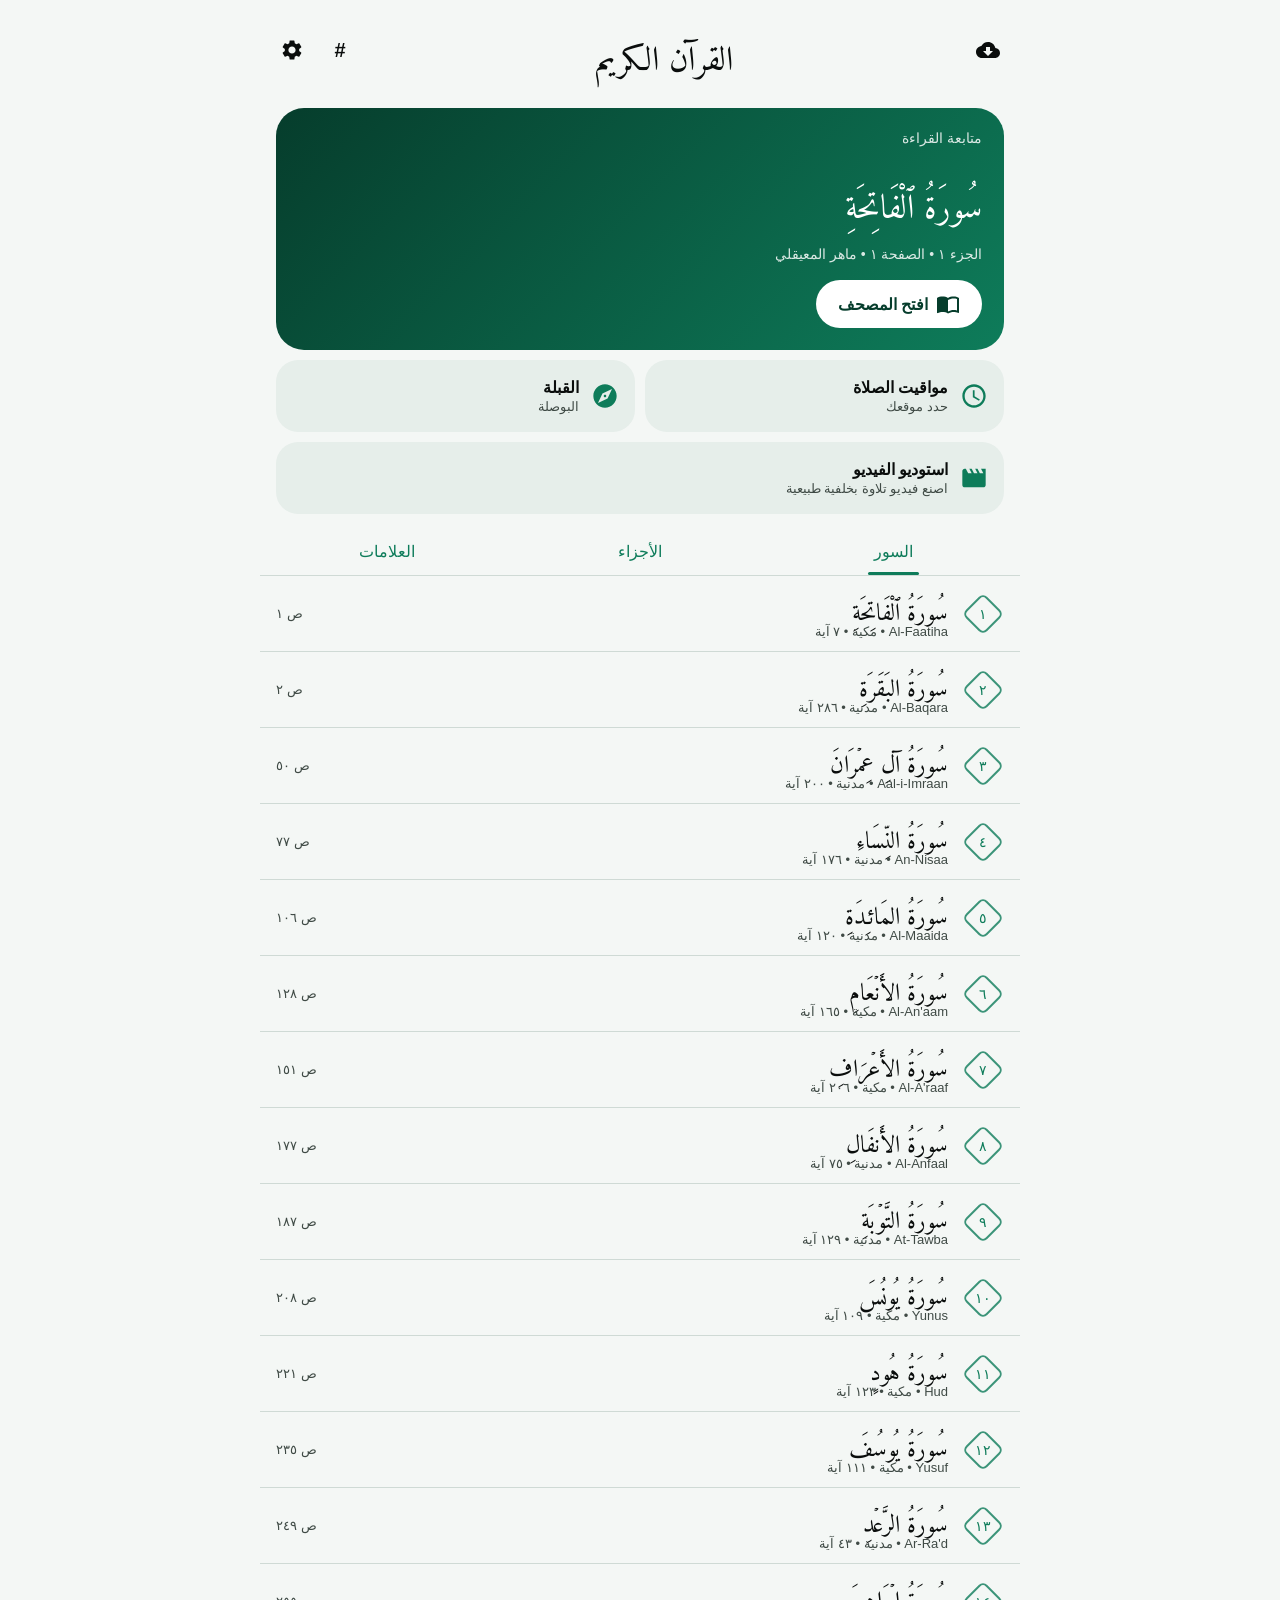
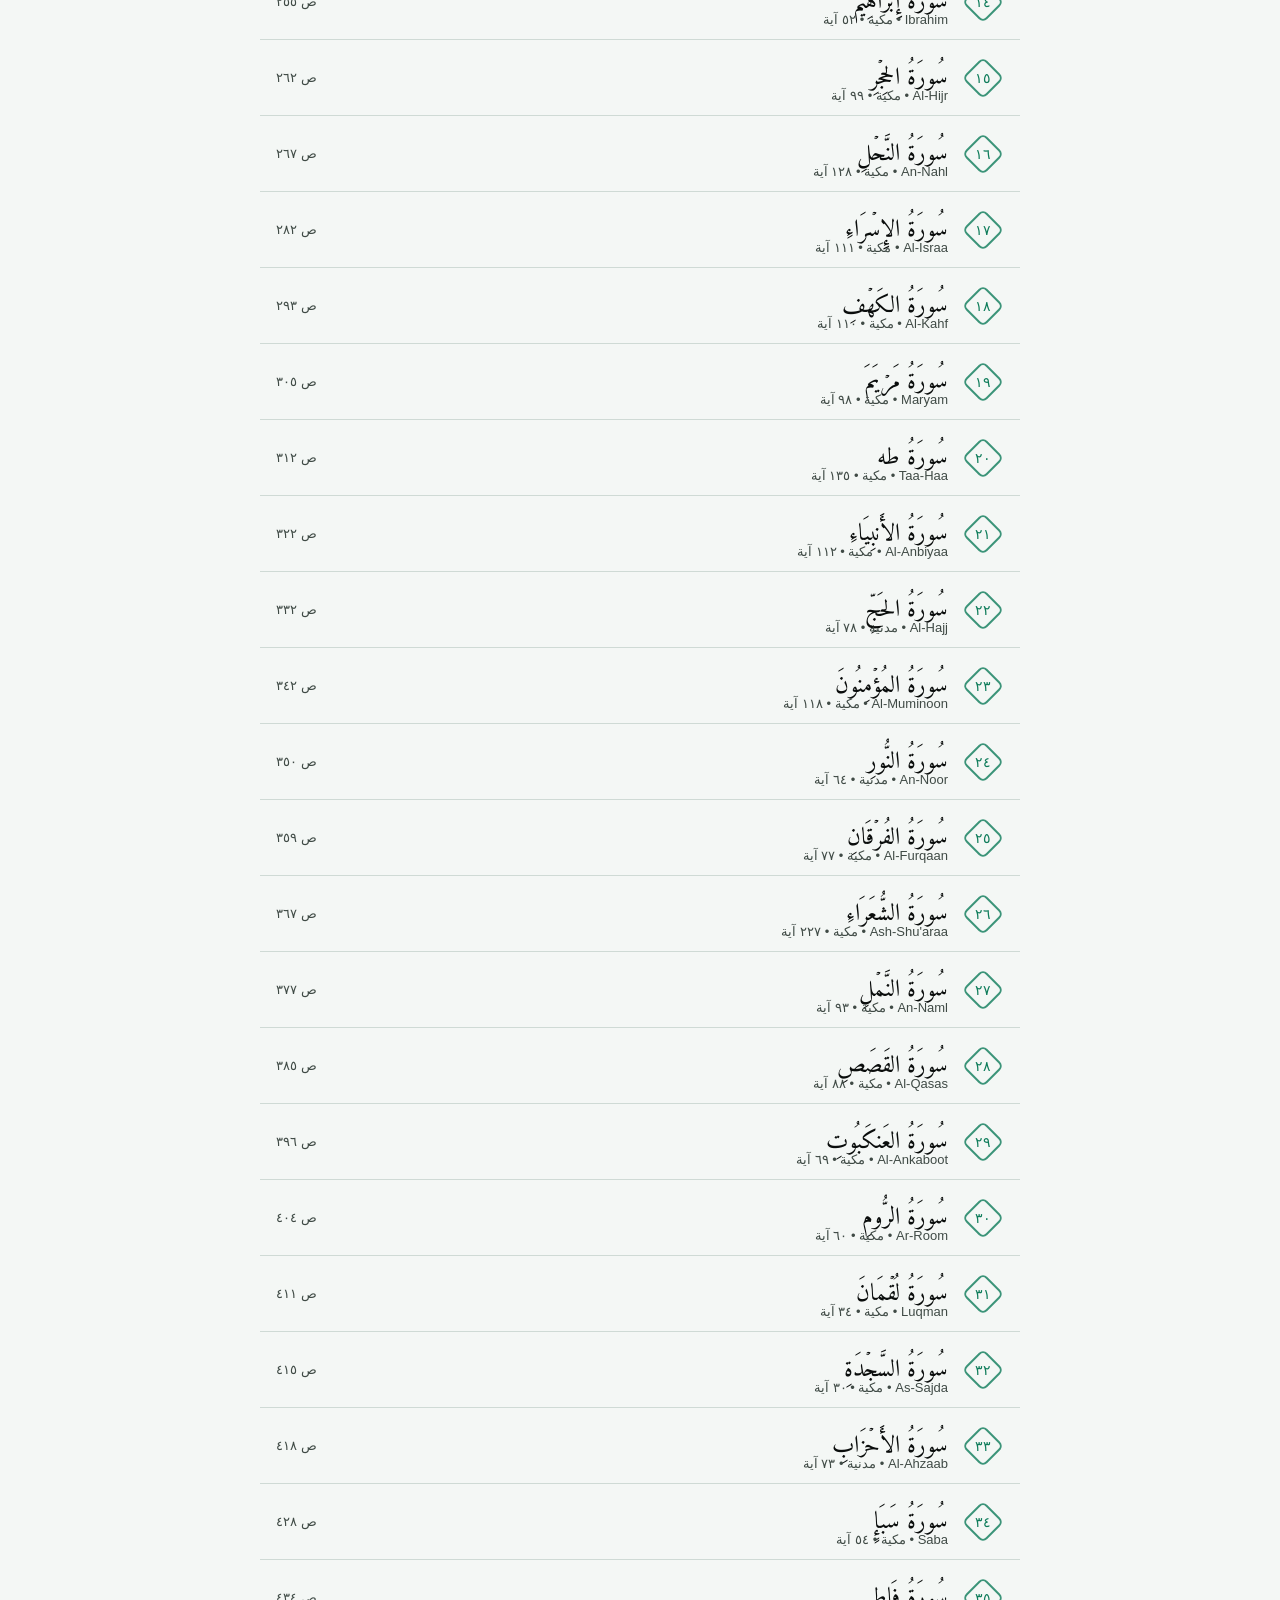
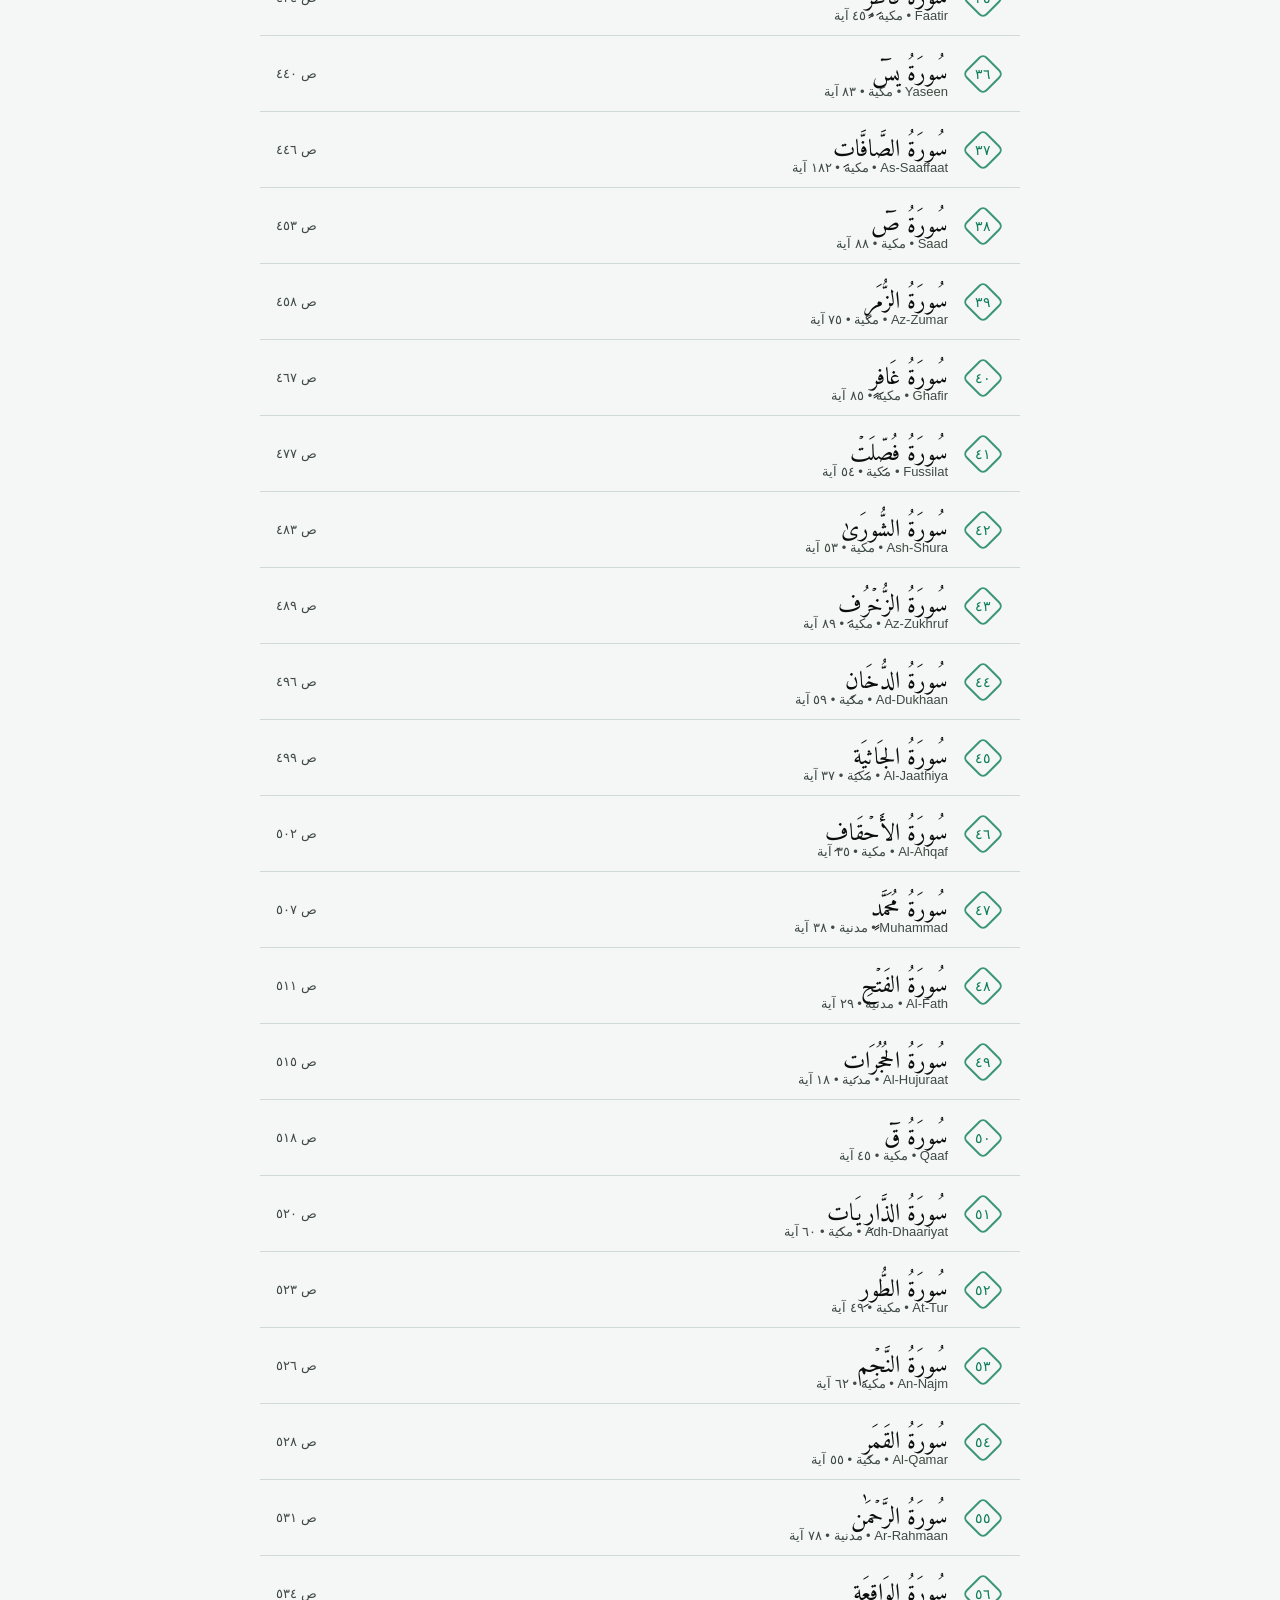
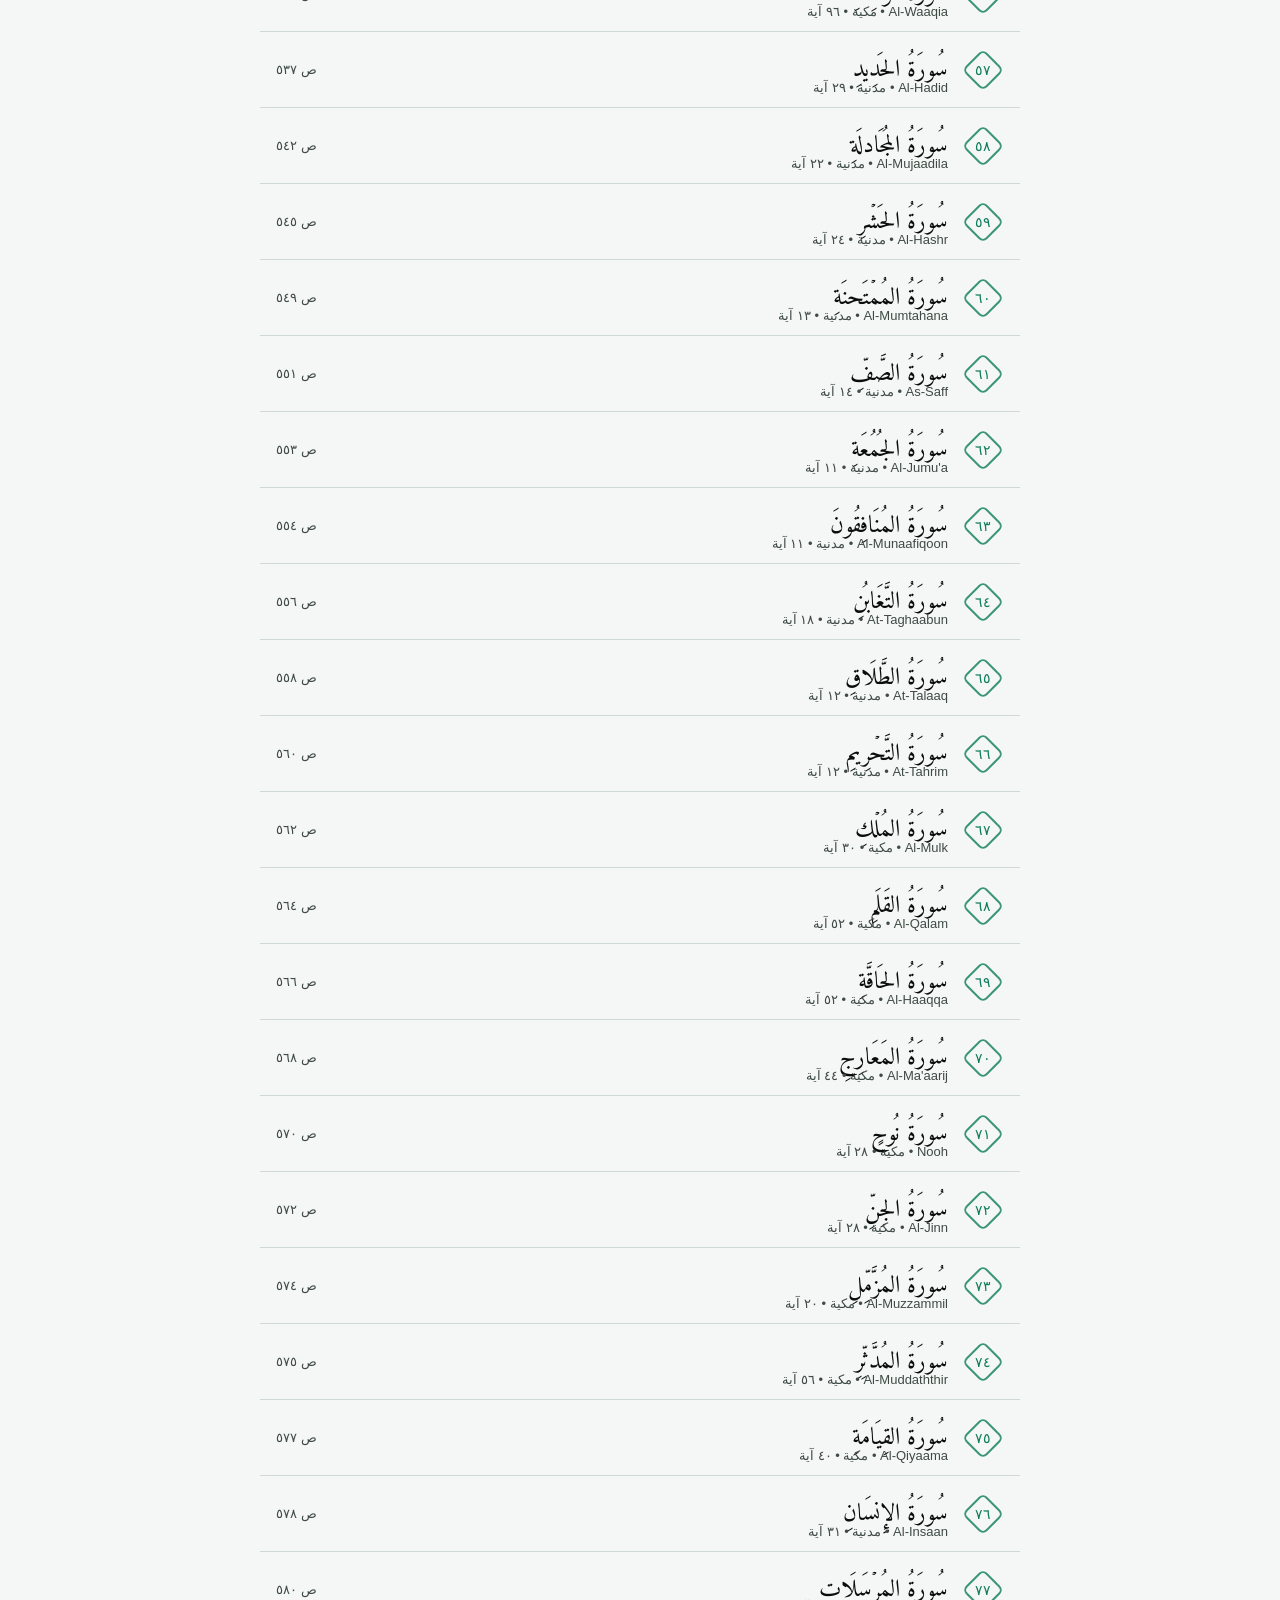
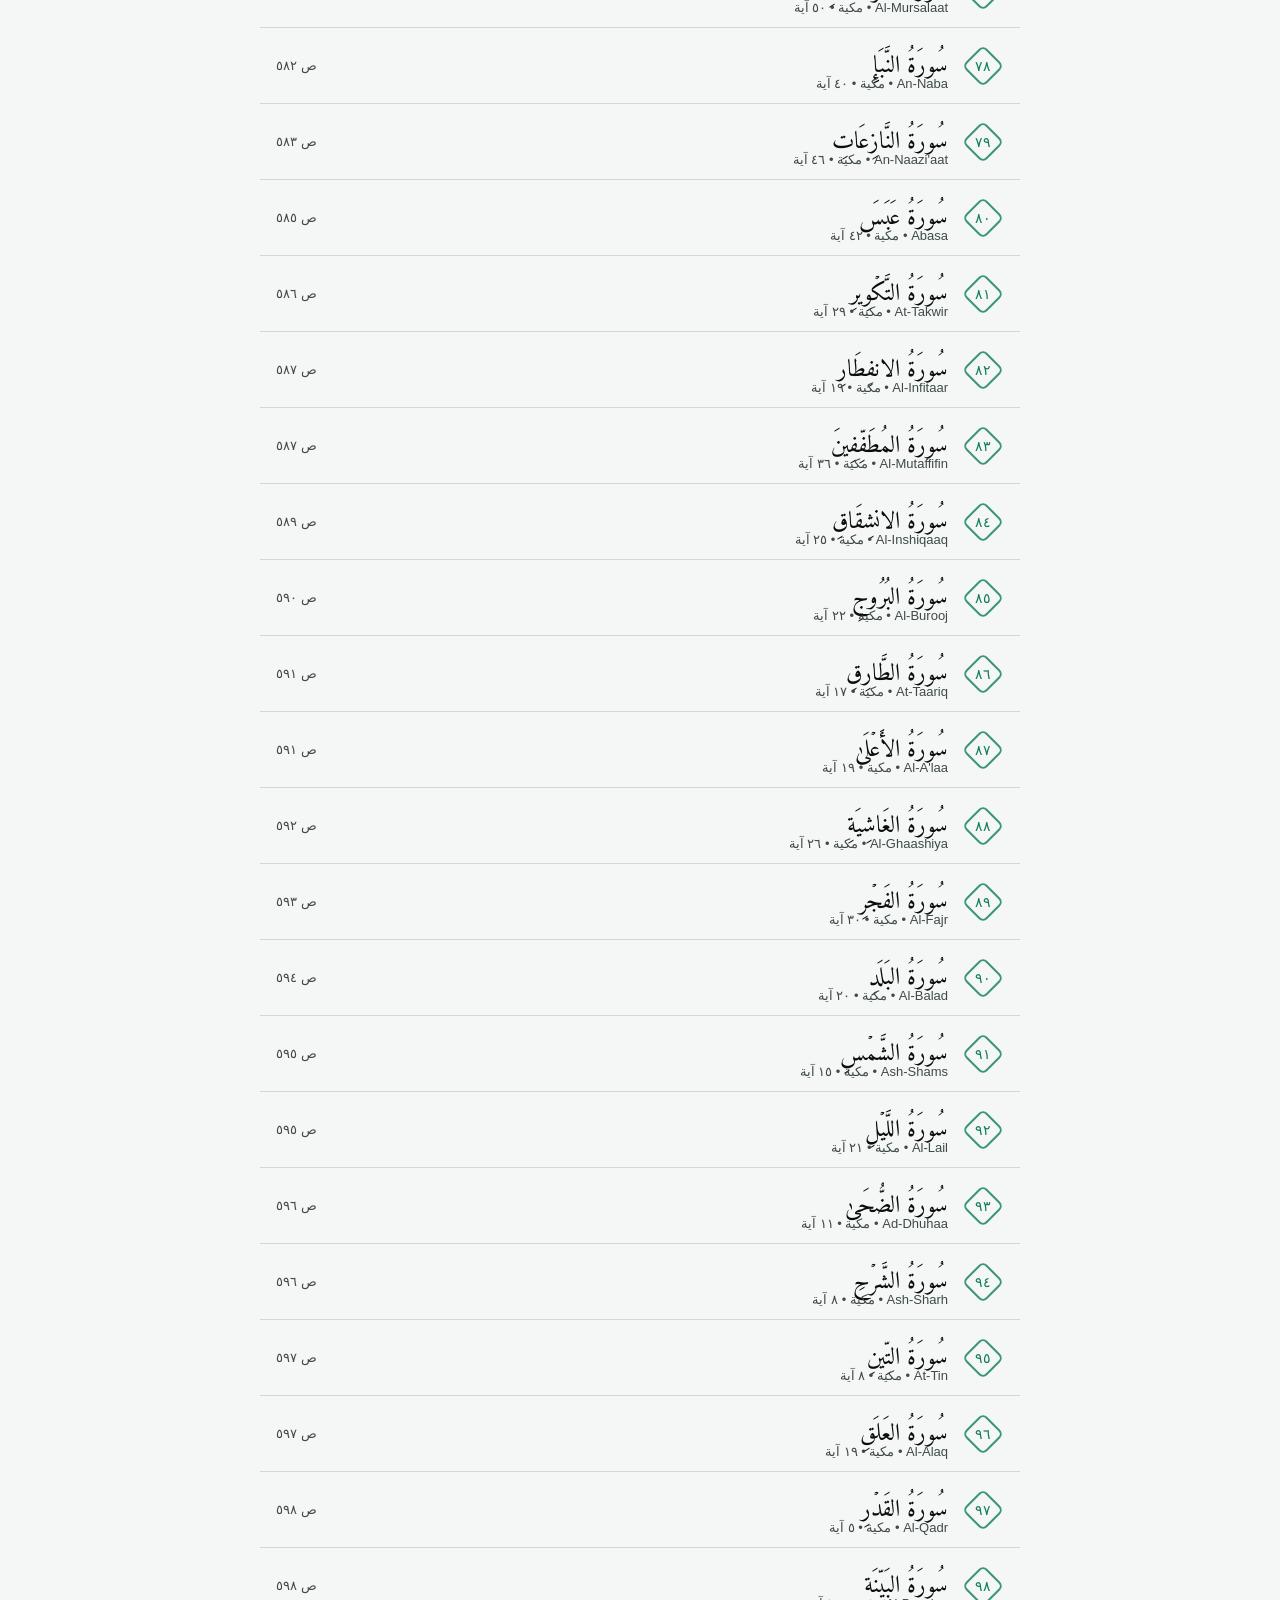
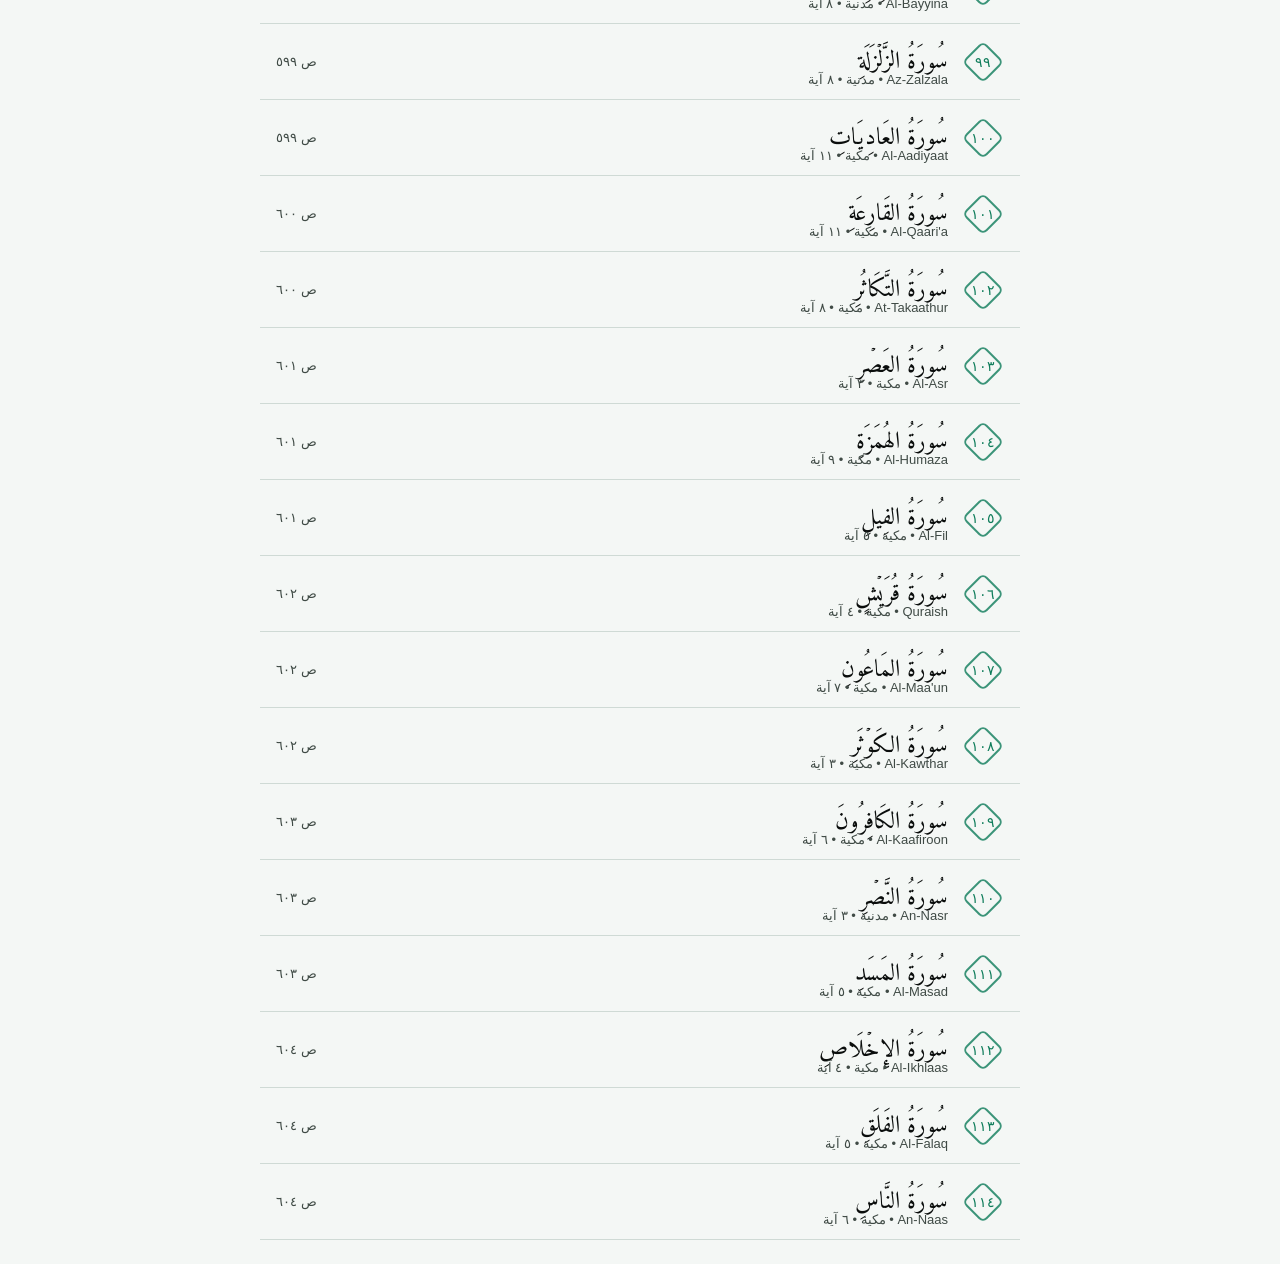
==== app/index.html @ a5cadf33 "Add installable iOS/Android web app (PWA) under /app: reader, audio, offline, prayer times, Qibla, V" ====
<!doctype html>
<html lang="ar" dir="rtl">
<head>
<meta charset="utf-8">
<meta name="viewport" content="width=device-width, initial-scale=1, viewport-fit=cover">
<title>القرآن الكريم</title>
<meta name="description" content="القرآن الكريم بالرسم العثماني مع التلاوات ومواقيت الصلاة والقبلة واستوديو الفيديو">
<meta name="theme-color" content="#063D2C">
<meta name="apple-mobile-web-app-capable" content="yes">
<meta name="mobile-web-app-capable" content="yes">
<meta name="apple-mobile-web-app-status-bar-style" content="default">
<meta name="apple-mobile-web-app-title" content="القرآن">
<link rel="manifest" href="manifest.webmanifest">
<link rel="apple-touch-icon" href="icons/apple-touch-icon.png">
<link rel="icon" href="icons/icon-192.png">
<link rel="preload" href="assets/fonts/amiri_quran.ttf" as="font" type="font/ttf" crossorigin>
<link rel="stylesheet" href="style.css">
</head>
<body>
<main id="view"><div class="splash"><div class="q">القرآن الكريم</div><div class="spin"></div></div></main>
<div id="toast" role="status"></div>
<script src="vendor/adhan.js" defer></script>
<script src="js/app.js" defer></script>
<script src="js/prayer.js" defer></script>
<script src="js/studio.js" defer></script>
</body>
</html>
---- app/style.css ----
@font-face { font-family: QuranFont; src: url(assets/fonts/amiri_quran.ttf) format('truetype'); font-display: swap; }
:root {
  --em: #0E7C5A; --emb: #34C08E; --dg: #063D2C;
  --bg: #F4F7F5; --c1: #EDF3F0; --c2: #E6EEEA; --tx: #0A0D0C; --mu: #3F4A45; --ol: #CFDAD5; --pc: #D4F1E4; --pr: #0E7C5A; --on: #fff;
  --page: #FBF3DF; --ink: #1B1B18; --qfs: 28px; --qlh: 1.9;
  --hl: rgba(14,124,90,.20);
  --sa-t: env(safe-area-inset-top); --sa-b: env(safe-area-inset-bottom);
}
[data-theme=dark] {
  --bg: #050807; --c1: #0E1513; --c2: #16201C; --tx: #EDF3F0; --mu: #B9C7C1; --ol: #26332E; --pc: #0B4A35; --pr: #34C08E; --on: #00281B;
  --hl: rgba(52,192,142,.24);
}
* { box-sizing: border-box; -webkit-tap-highlight-color: transparent; }
html, body { margin: 0; background: var(--bg); color: var(--tx); }
body { font-family: -apple-system, BlinkMacSystemFont, "SF Arabic", "Segoe UI", Roboto, "Noto Sans Arabic", Tahoma, sans-serif; font-size: 16px; min-height: 100vh; }
button, input, select { font: inherit; color: inherit; }
button { cursor: pointer; border: 0; background: none; padding: 0; }
.q { font-family: QuranFont, serif; }
#view { max-width: 760px; margin: 0 auto; padding-bottom: calc(24px + var(--sa-b)); }
.splash { height: 100vh; display: grid; place-content: center; gap: 24px; text-align: center; font-size: 44px; color: var(--em); }
.spin { width: 36px; height: 36px; margin: auto; border: 4px solid var(--ol); border-top-color: var(--em); border-radius: 50%; animation: sp 1s linear infinite; }
@keyframes sp { to { transform: rotate(360deg); } }
.ic { width: 24px; height: 24px; fill: currentColor; flex: none; }
.ic.mir { transform: scaleX(-1); }
.ic.big { width: 48px; height: 48px; color: var(--em); }
.hdr { position: sticky; top: 0; z-index: 5; display: flex; align-items: center; gap: 4px; padding: calc(8px + var(--sa-t)) 10px 8px; background: var(--bg); }
.hdr .title { flex: 1; text-align: center; margin: 0; font-size: 34px; font-weight: 400; }
.ib { width: 44px; height: 44px; border-radius: 50%; display: inline-grid; place-items: center; position: relative; font-size: 20px; }
.ib:active { background: var(--c2); }
.ib.on { color: var(--pr); }
.ib sup { position: absolute; top: 4px; left: 6px; font-size: 11px; font-weight: 700; }
.rtitle { flex: 1; display: flex; flex-direction: column; align-items: flex-start; line-height: 1.3; min-width: 0; }
.rtitle b { font-size: 20px; font-weight: 600; }
.rtitle b.q { font-size: 24px; font-weight: 400; }
.rtitle small { color: var(--mu); font-size: 13px; }
.hero { margin: 8px 16px; padding: 22px; border-radius: 28px; color: #fff; background: linear-gradient(135deg, var(--dg), var(--em)); animation: up .35s ease both; }
.hero-k { opacity: .85; font-size: 14px; }
.hero-s { font-size: 34px; margin: 10px 0 6px; }
.hero-s span { font-size: 22px; opacity: .9; }
.hero-m { opacity: .85; font-size: 14px; display: flex; align-items: center; gap: 6px; flex-wrap: wrap; }
.hero-m .ic { width: 18px; height: 18px; }
.hero .btn { margin-top: 18px; }
.hero.sm .hero-s { font-size: 30px; font-weight: 700; }
.cd { font-size: 26px; font-variant-numeric: tabular-nums; margin-bottom: 8px; }
@keyframes up { from { opacity: 0; transform: translateY(10px); } }
.btn { display: inline-flex; align-items: center; justify-content: center; gap: 8px; min-height: 48px; padding: 0 22px; border-radius: 999px; background: var(--em); color: #fff; font-weight: 600; text-decoration: none; }
.btn:active { filter: brightness(.92); }
.btn.light { background: #fff; color: var(--dg); }
.btn.ghost { background: transparent; color: var(--tx); border: 1px solid var(--ol); }
.btn.sm { min-height: 36px; padding: 0 14px; font-size: 14px; }
.btn[disabled] { opacity: .45; pointer-events: none; }
.lnk { color: inherit; text-decoration: underline; font-size: 14px; }
.quick { display: grid; grid-template-columns: 1fr 1fr; gap: 10px; margin: 10px 16px 0; }
.qc { display: flex; align-items: center; gap: 12px; padding: 16px; border-radius: 22px; background: var(--c2); text-align: start; min-height: 72px; }
.qc .ic { color: var(--em); width: 28px; height: 28px; }
[data-theme=dark] .qc .ic { color: var(--emb); }
.qc b { display: block; font-size: 16px; }
.qc small { color: var(--mu); font-size: 13px; }
.qc.wide { margin: 10px 16px 0; width: calc(100% - 32px); }
.qc:active { filter: brightness(.96); }
.tip { margin: 10px 16px 0; padding: 12px 14px; border-radius: 16px; background: var(--pc); display: flex; align-items: center; gap: 10px; font-size: 14px; }
.tip > span { flex: 1; }
.tabs { position: sticky; top: calc(60px + var(--sa-t)); z-index: 4; display: flex; background: var(--bg); border-bottom: 1px solid var(--ol); margin-top: 14px; }
.tabs button { flex: 1; padding: 14px 0; color: var(--em); position: relative; }
[data-theme=dark] .tabs button { color: var(--emb); }
.tabs button.on::after { content: ''; position: absolute; bottom: 0; left: 40%; right: 40%; height: 3px; border-radius: 3px; background: currentColor; }
.row { width: 100%; display: flex; align-items: center; gap: 14px; padding: 12px 16px; border-bottom: 1px solid var(--ol); text-align: start; }
.row:active { background: var(--c1); }
.num { width: 42px; height: 42px; flex: none; display: grid; place-items: center; font-size: 14px; color: var(--em); position: relative; }
.num::before { content: ''; position: absolute; inset: 6px; border: 2px solid var(--em); border-radius: 6px; transform: rotate(45deg); opacity: .8; }
[data-theme=dark] .num { color: var(--emb); } [data-theme=dark] .num::before { border-color: var(--emb); }
.rt { flex: 1; display: flex; flex-direction: column; min-width: 0; }
.rt .nm { font-size: 24px; line-height: 1.5; }
.rt small, .pg { color: var(--mu); font-size: 13px; }
.empty { padding: 40px 24px; text-align: center; color: var(--mu); }
/* reader */
.page-wrap { margin: 4px 10px 0; touch-action: pan-y; }
.page { background: var(--page); color: var(--ink); border-radius: 22px; padding: 22px 18px 28px; min-height: 60vh; font-size: var(--qfs); line-height: var(--qlh); text-align: justify; text-align-last: center; box-shadow: 0 1px 0 rgba(0,0,0,.04), inset 0 0 0 1px rgba(120,100,60,.12); animation: fade .25s ease both; }
@keyframes fade { from { opacity: .3; } }
.page p { margin: 0; }
.ay { border-radius: 8px; padding: 0 2px; transition: background .25s; cursor: pointer; -webkit-box-decoration-break: clone; box-decoration-break: clone; }
.ay.sel { background: rgba(127,127,127,.12); }
.ay.on { background: var(--hl); }
.mk { color: var(--em); white-space: nowrap; }
[data-theme=dark] .mk { color: var(--emb); }
.sh { margin: 10px 0 6px; text-align: center; }
.sh span { display: inline-block; padding: 2px 28px; border: 1.5px solid var(--em); border-radius: 14px; font-size: 1.05em; color: var(--ink); background: var(--hl); }
.bas { text-align: center; font-size: 1.05em; margin-bottom: 4px; }
.pager { display: flex; align-items: center; justify-content: space-between; padding: 6px 4px; color: var(--mu); }
.bar { position: sticky; bottom: 0; margin: 8px 10px 0; padding: 10px 12px calc(10px + var(--sa-b)); border-radius: 22px 22px 0 0; background: var(--c2); display: flex; flex-direction: column; gap: 6px; z-index: 6; }
.bar .hint { text-align: center; color: var(--mu); font-size: 14px; padding: 6px; }
.bi { display: flex; align-items: baseline; gap: 10px; padding: 0 6px; }
.bi b.q { font-size: 20px; font-weight: 400; }
.bi small { color: var(--mu); font-size: 13px; }
.bc { display: flex; align-items: center; justify-content: space-between; }
.fab { width: 56px; height: 56px; border-radius: 50%; background: var(--em); color: #fff; display: grid; place-items: center; }
.fab .ic { width: 30px; height: 30px; }
/* cards, settings */
.pad { padding: 4px 16px 16px; display: flex; flex-direction: column; gap: 12px; }
.card { background: var(--c2); border-radius: 22px; padding: 16px; display: flex; flex-direction: column; gap: 12px; }
.card h3 { margin: 0; font-size: 17px; color: var(--em); }
[data-theme=dark] .card h3 { color: var(--emb); }
.card.center { align-items: center; text-align: center; }
.card p { margin: 0; line-height: 1.7; }
.card small, .note { color: var(--mu); font-size: 13px; line-height: 1.6; }
.rowx { display: flex; align-items: center; gap: 12px; justify-content: space-between; }
.rowx > span { display: flex; flex-direction: column; }
.chips, .seg { display: flex; flex-wrap: wrap; gap: 8px; }
.chips button, .seg button { min-height: 40px; padding: 0 16px; border-radius: 12px; border: 1px solid var(--ol); background: var(--bg); }
.chips button.on, .seg button.on { background: var(--pc); border-color: transparent; font-weight: 600; }
.seg.col { flex-direction: column; } .seg.col button { text-align: start; }
.sw { position: relative; width: 52px; height: 32px; flex: none; }
.sw input { position: absolute; opacity: 0; inset: 0; margin: 0; z-index: 1; cursor: pointer; }
.sw span { position: absolute; inset: 0; border-radius: 99px; background: var(--ol); transition: .2s; }
.sw span::after { content: ''; position: absolute; top: 4px; right: 4px; width: 24px; height: 24px; border-radius: 50%; background: #fff; transition: .2s; }
.sw input:checked + span { background: var(--em); }
.sw input:checked + span::after { right: 24px; }
input[type=range] { width: 100%; accent-color: var(--em); }
select { width: 100%; min-height: 48px; padding: 0 12px; border-radius: 14px; border: 1px solid var(--ol); background: var(--bg); }
.sample { background: var(--page); color: var(--ink); border-radius: 16px; padding: 12px; text-align: center; font-size: var(--qfs); line-height: var(--qlh); }
.sw4 { width: 22px; height: 22px; border-radius: 50%; display: inline-block; vertical-align: middle; margin-inline-end: 6px; border: 1px solid var(--ol); }
.pt { display: flex; justify-content: space-between; padding: 12px 8px; border-bottom: 1px solid var(--ol); font-size: 17px; }
.pt:last-child { border-bottom: 0; }
.pt.on { color: var(--em); font-weight: 700; background: var(--pc); border-radius: 12px; }
[data-theme=dark] .pt.on { color: var(--emb); }
.prog { height: 8px; border-radius: 8px; background: var(--ol); overflow: hidden; }
.prog i { display: block; height: 100%; background: var(--em); width: 0; transition: width .2s; }
.dlr { display: flex; align-items: center; gap: 10px; padding: 10px 4px; border-bottom: 1px solid var(--ol); }
.dlr .rt .nm { font-size: 22px; }
/* modal, toast */
.modal { position: fixed; inset: 0; z-index: 50; background: rgba(0,0,0,.45); display: grid; place-items: center; padding: 20px; animation: fade .15s; }
.sheet { width: min(420px, 100%); background: var(--bg); border-radius: 26px; padding: 22px; display: flex; flex-direction: column; gap: 14px; }
.sheet h3 { margin: 0; }
.sheet input { min-height: 48px; border-radius: 14px; border: 1px solid var(--ol); background: var(--c1); padding: 0 14px; font-size: 18px; text-align: center; }
.sheet .acts { display: flex; gap: 10px; justify-content: flex-end; }
#toast { position: fixed; left: 50%; bottom: calc(100px + var(--sa-b)); transform: translate(-50%, 30px); opacity: 0; pointer-events: none; z-index: 60; background: #1E2522; color: #fff; border-radius: 14px; padding: 12px 16px; display: flex; gap: 14px; align-items: center; width: max-content; max-width: calc(100% - 32px); transition: .25s; font-size: 14px; }
#toast.show { opacity: 1; transform: translate(-50%, 0); pointer-events: auto; }
#toast button { color: #8FE3C1; font-weight: 700; }
/* qibla */
.compass { position: relative; width: 280px; height: 280px; margin: 10px auto; }
.dial { position: absolute; inset: 0; border-radius: 50%; background: var(--c2); border: 2px solid var(--ol); transform: rotate(calc(var(--h, 0) * -1deg)); }
.tick { position: absolute; left: 50%; top: 0; width: 2px; height: 140px; margin-left: -1px; transform-origin: 50% 100%; }
.tick::before { content: ''; position: absolute; top: 6px; left: 0; width: 2px; height: 8px; background: var(--mu); opacity: .5; }
.tick.l::before { height: 16px; opacity: .9; }
.lab { position: absolute; left: 50%; top: 50%; width: 30px; height: 30px; margin: -15px; display: grid; place-items: center; font-weight: 700; font-size: 18px; }
.lab.n { color: #D64545; }
.kaaba { position: absolute; left: 50%; top: 50%; width: 28px; height: 28px; margin: -14px; display: grid; place-items: center; }
.kaaba i { width: 24px; height: 24px; border-radius: 3px; background: linear-gradient(#111 0 30%, #D4AF37 30% 42%, #111 42%); box-shadow: 0 1px 3px rgba(0,0,0,.4); }
.needle { position: absolute; left: 50%; top: 50%; width: 0; height: 0; transform: rotate(calc(var(--d, 0) * 1deg)); transition: transform .08s linear; }
.needle::before { content: ''; position: absolute; left: -9px; top: -100px; border-left: 9px solid transparent; border-right: 9px solid transparent; border-bottom: 100px solid var(--em); }
.needle::after { content: ''; position: absolute; left: -10px; top: -10px; width: 20px; height: 20px; border-radius: 50%; background: var(--em); }
.compass.ok .needle::before { border-bottom-color: #2FB36A; }
.phone-top { position: absolute; top: -14px; left: 50%; margin-left: -8px; border-left: 8px solid transparent; border-right: 8px solid transparent; border-top: 12px solid var(--tx); }
/* studio */
.stage { display: grid; place-items: center; }
.stage canvas { max-width: 100%; max-height: 58vh; border-radius: 20px; background: #000; display: block; }
.btns { display: flex; gap: 10px; } .btns > * { flex: 1; }
.thumbs { display: flex; gap: 10px; overflow-x: auto; padding-bottom: 4px; scrollbar-width: none; }
.thumb { flex: none; width: 104px; display: flex; flex-direction: column; gap: 4px; align-items: center; font-size: 13px; }
.thumb img, .thumb .imp { width: 104px; height: 72px; object-fit: cover; border-radius: 14px; border: 3px solid transparent; }
.thumb.on img, .thumb.on .imp { border-color: var(--em); }
.thumb .imp { display: grid; place-items: center; background: var(--bg); border: 2px dashed var(--ol); }
.dot { width: 40px; height: 40px; border-radius: 50%; border: 2px solid var(--ol); }
.dot.on { outline: 3px solid var(--em); outline-offset: 2px; }
.steps { display: flex; align-items: center; gap: 6px; flex-wrap: wrap; }
.steps b { min-width: 34px; text-align: center; }
.res { width: 100%; max-height: 50vh; border-radius: 16px; background: #000; }
.credits { color: var(--mu); font-size: 12px; line-height: 1.7; margin: 4px 16px; }
.busy .lock { opacity: .5; pointer-events: none; }
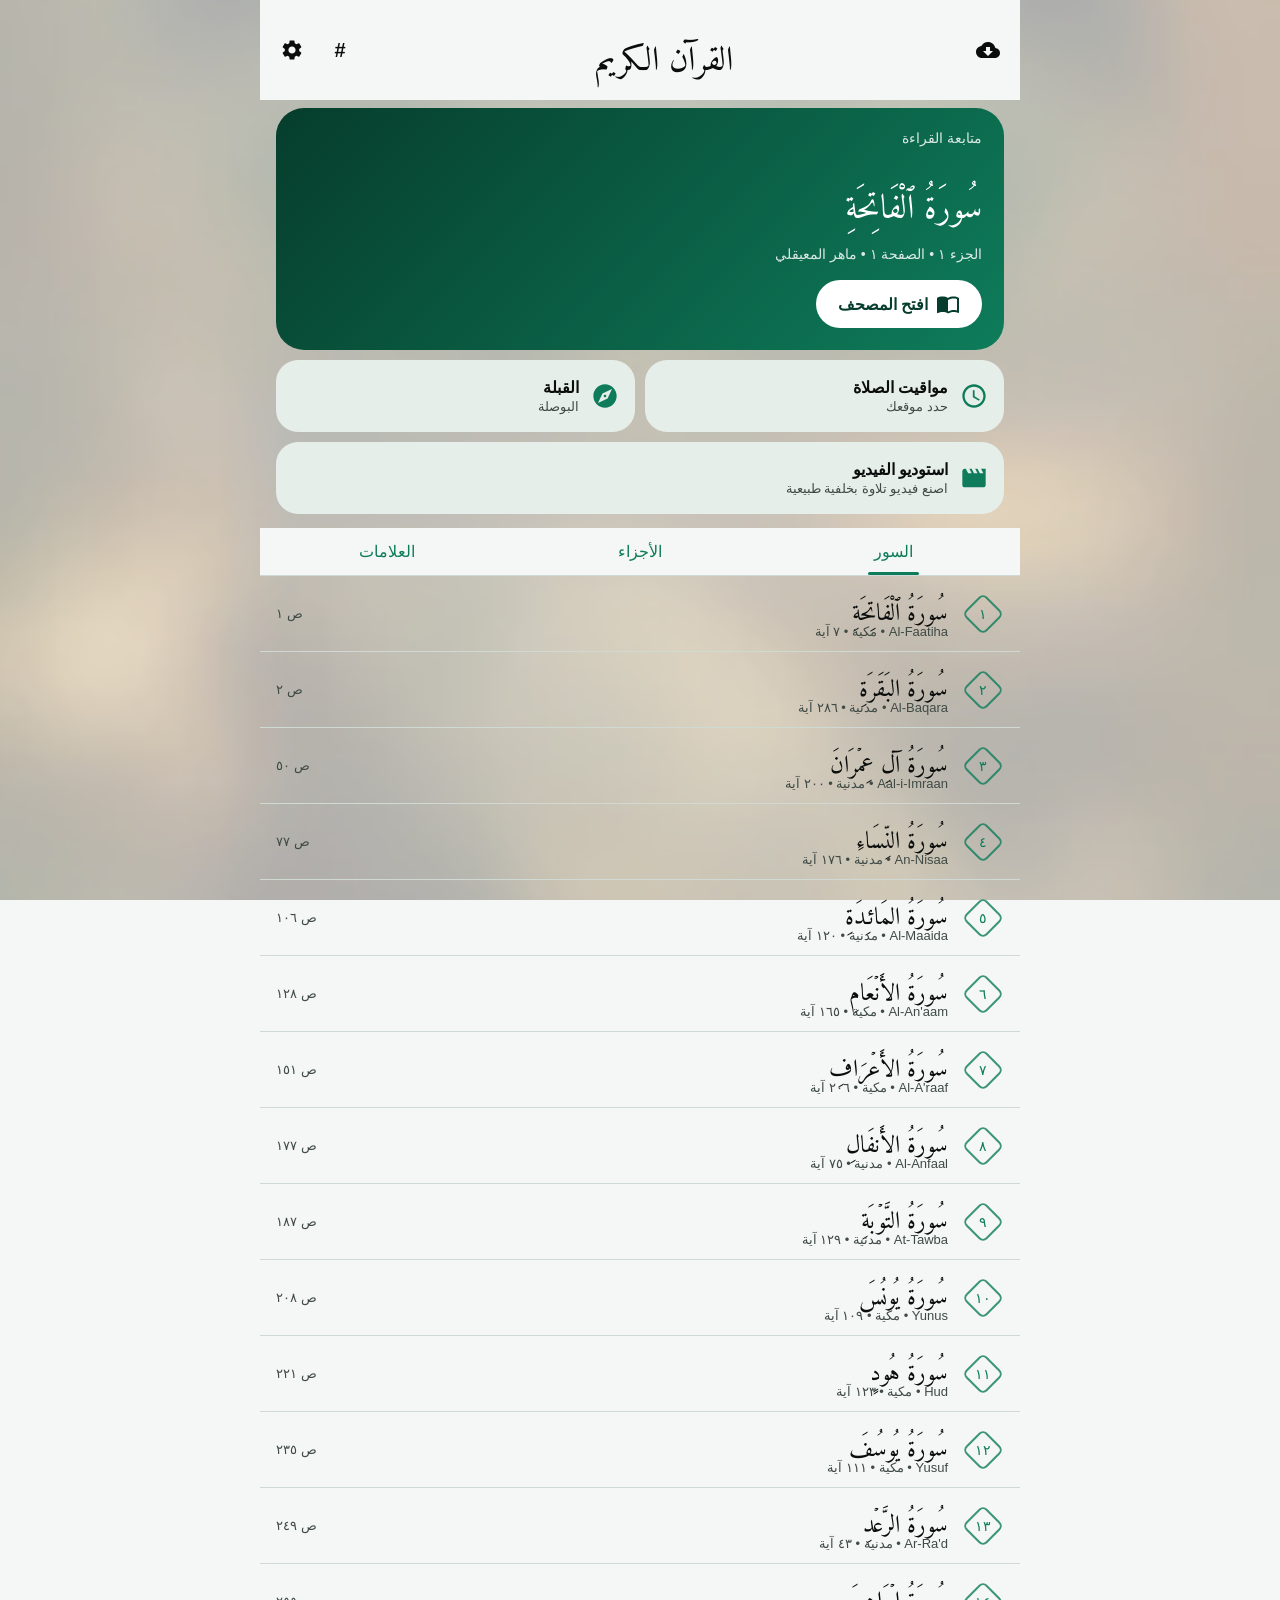
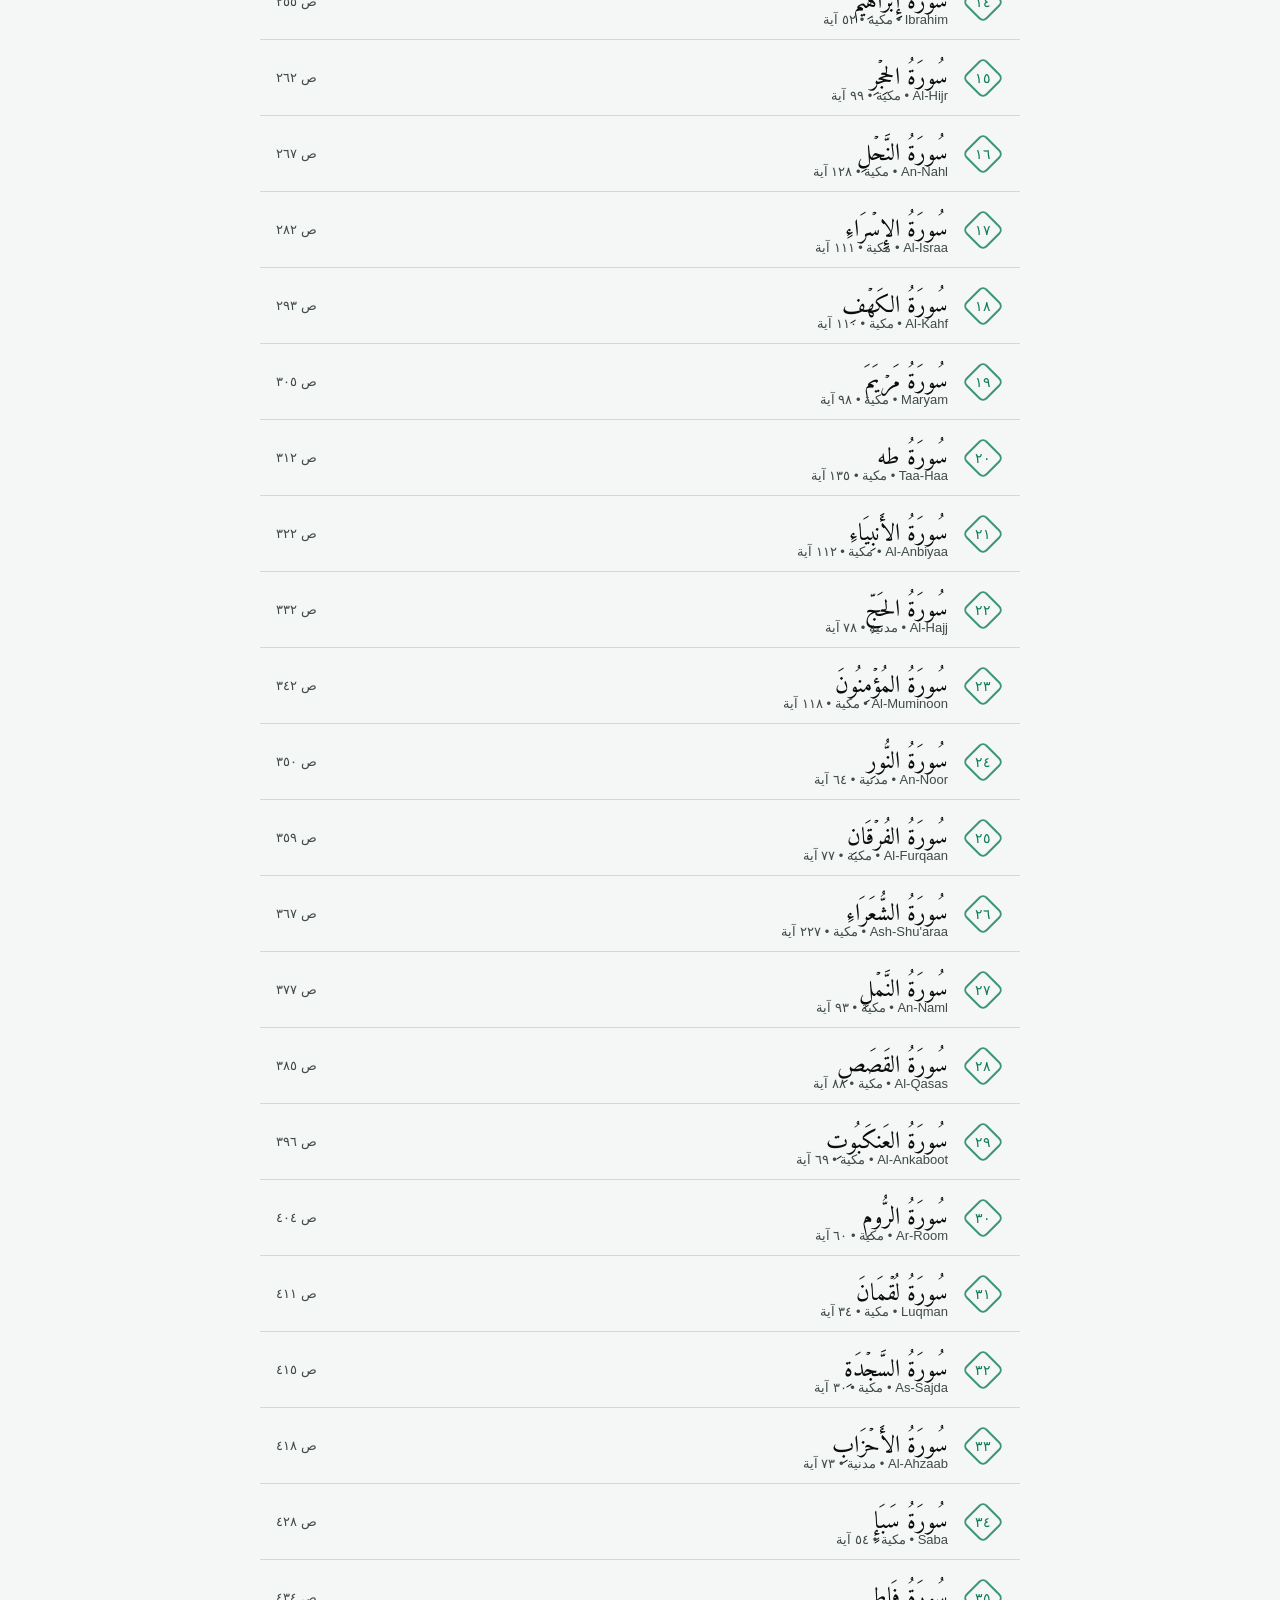
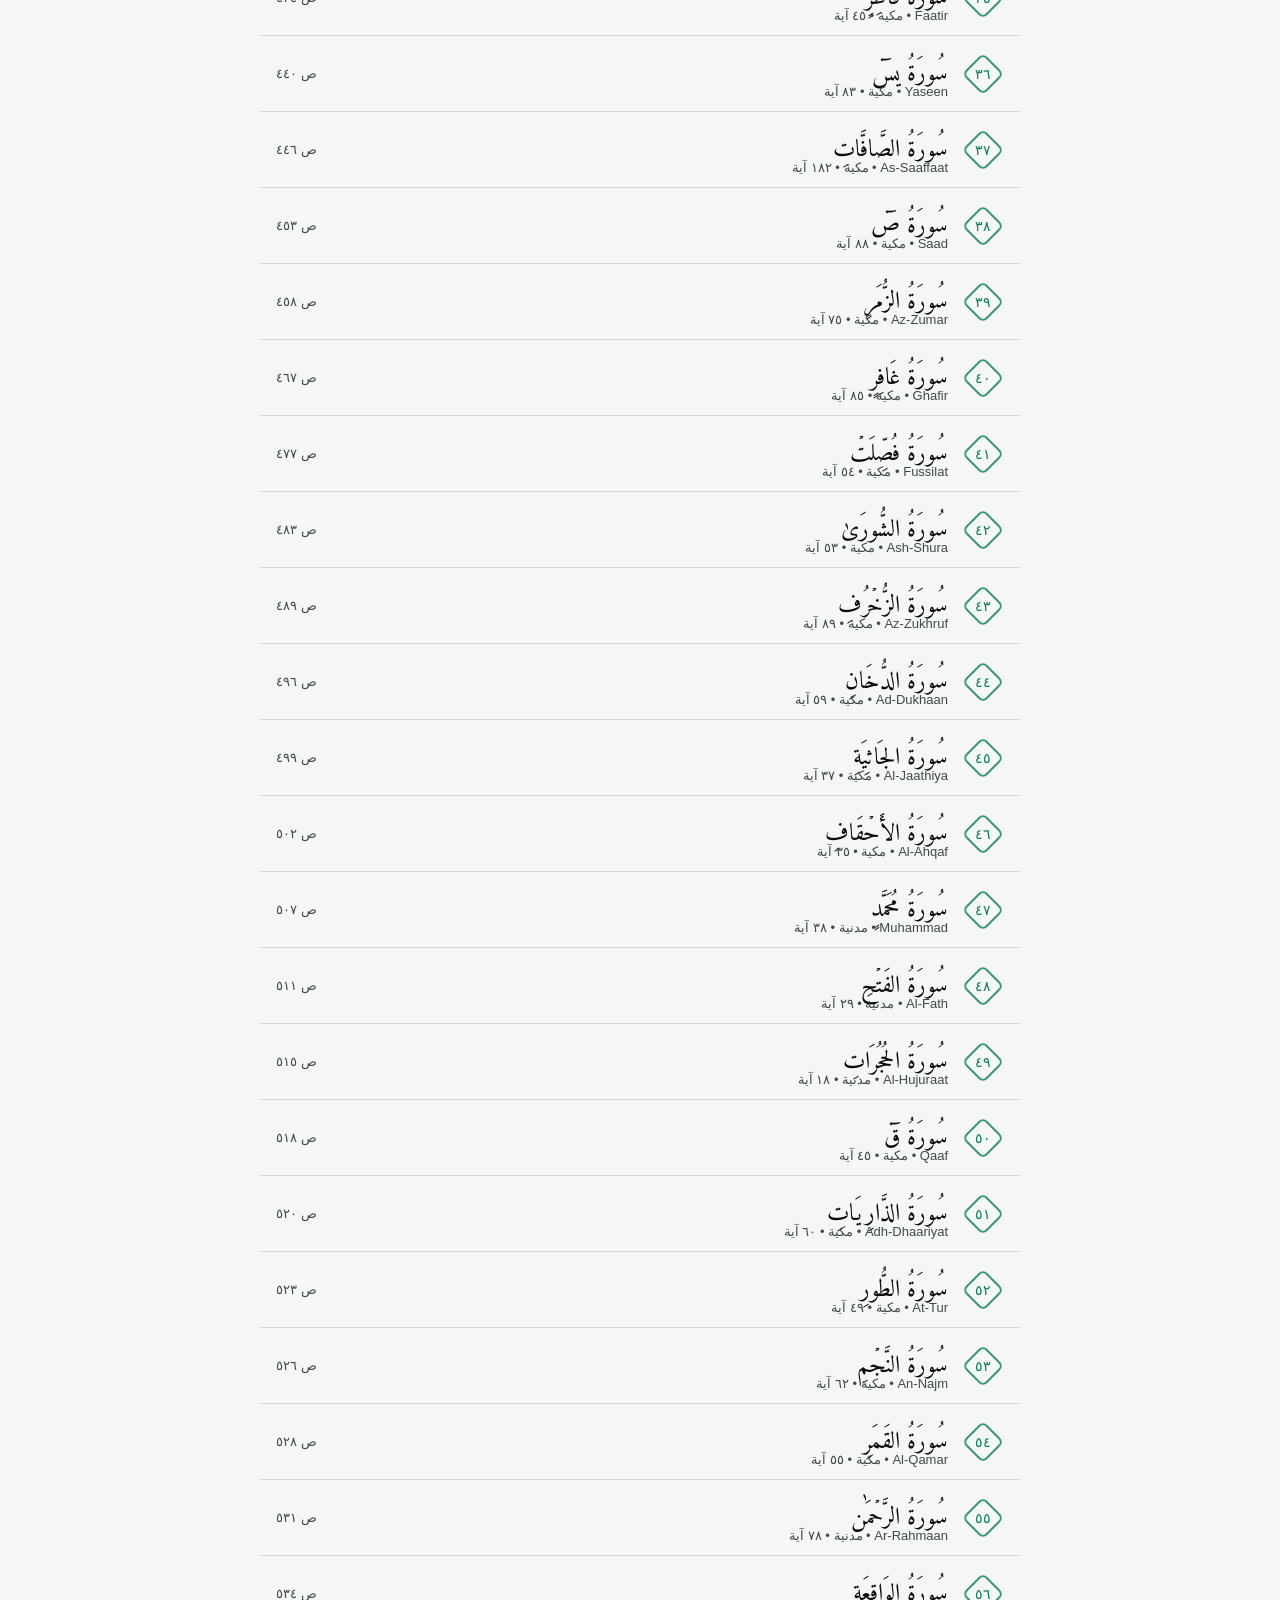
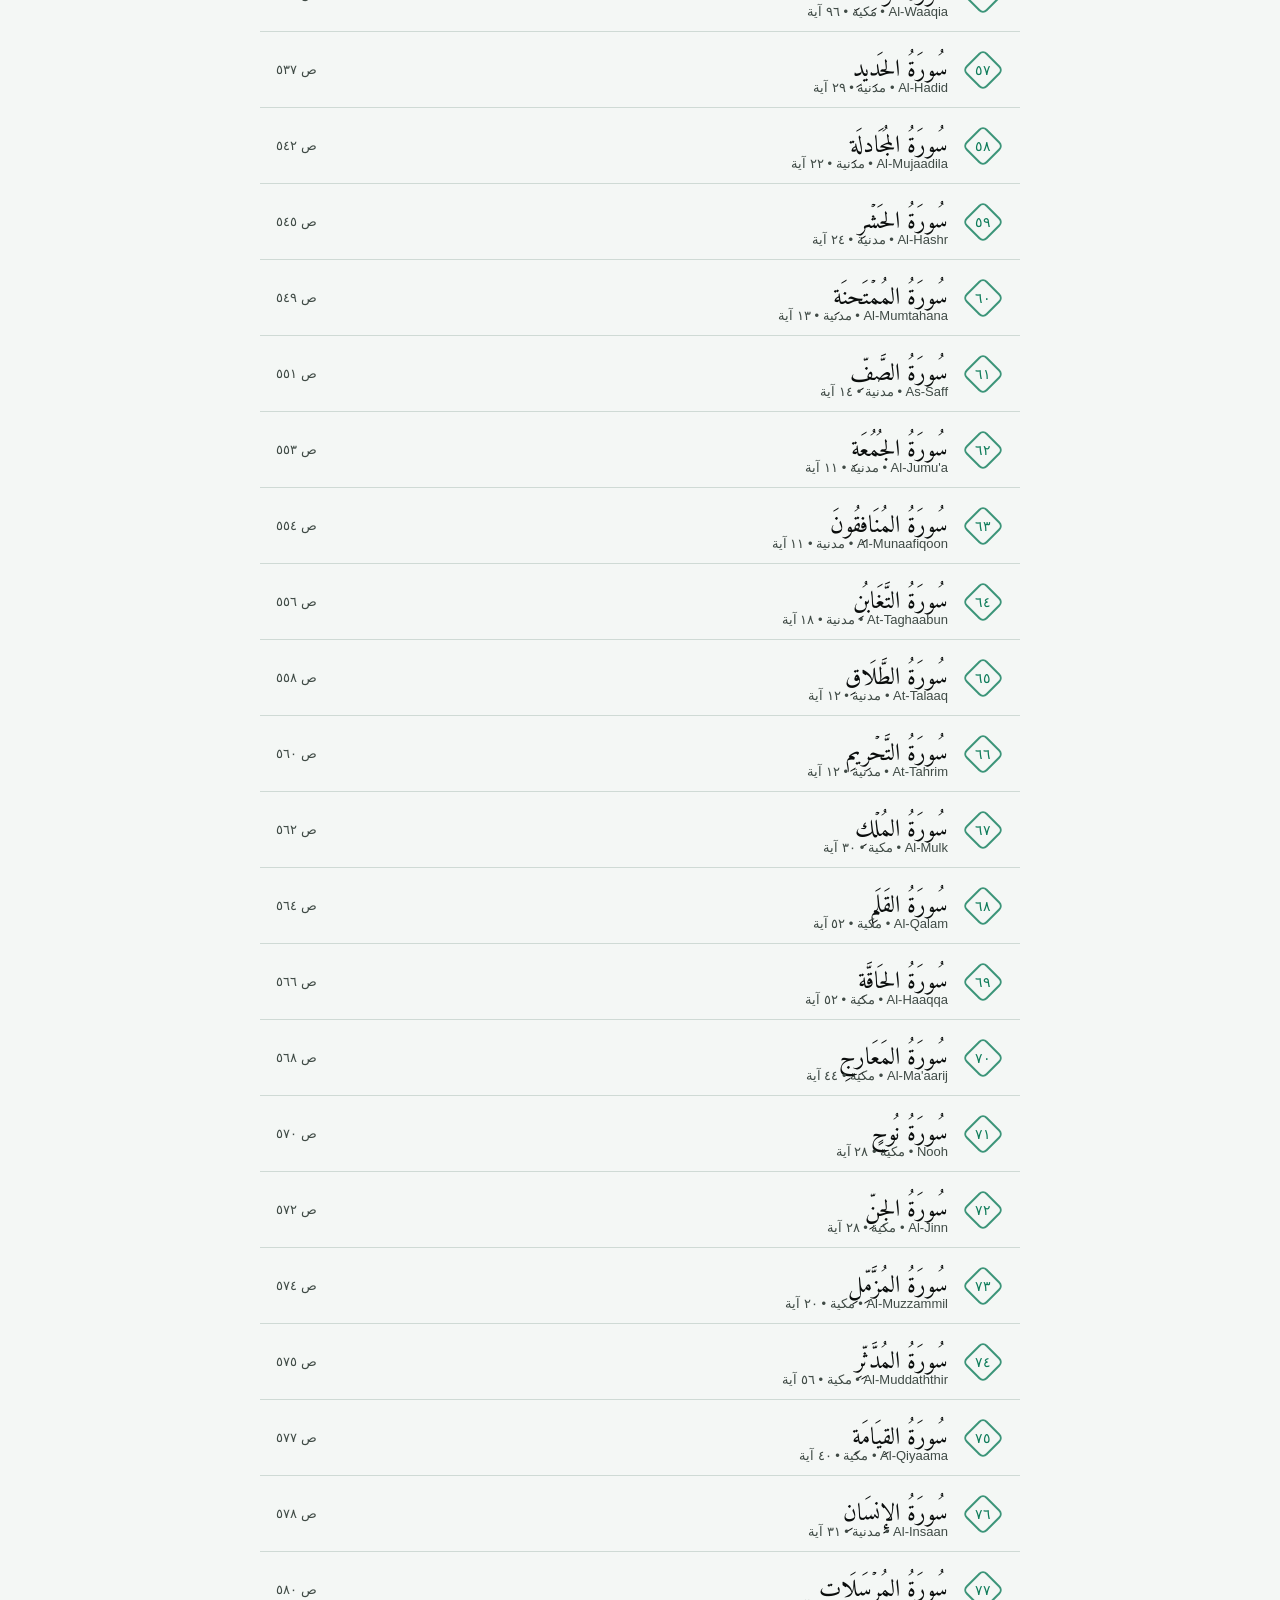
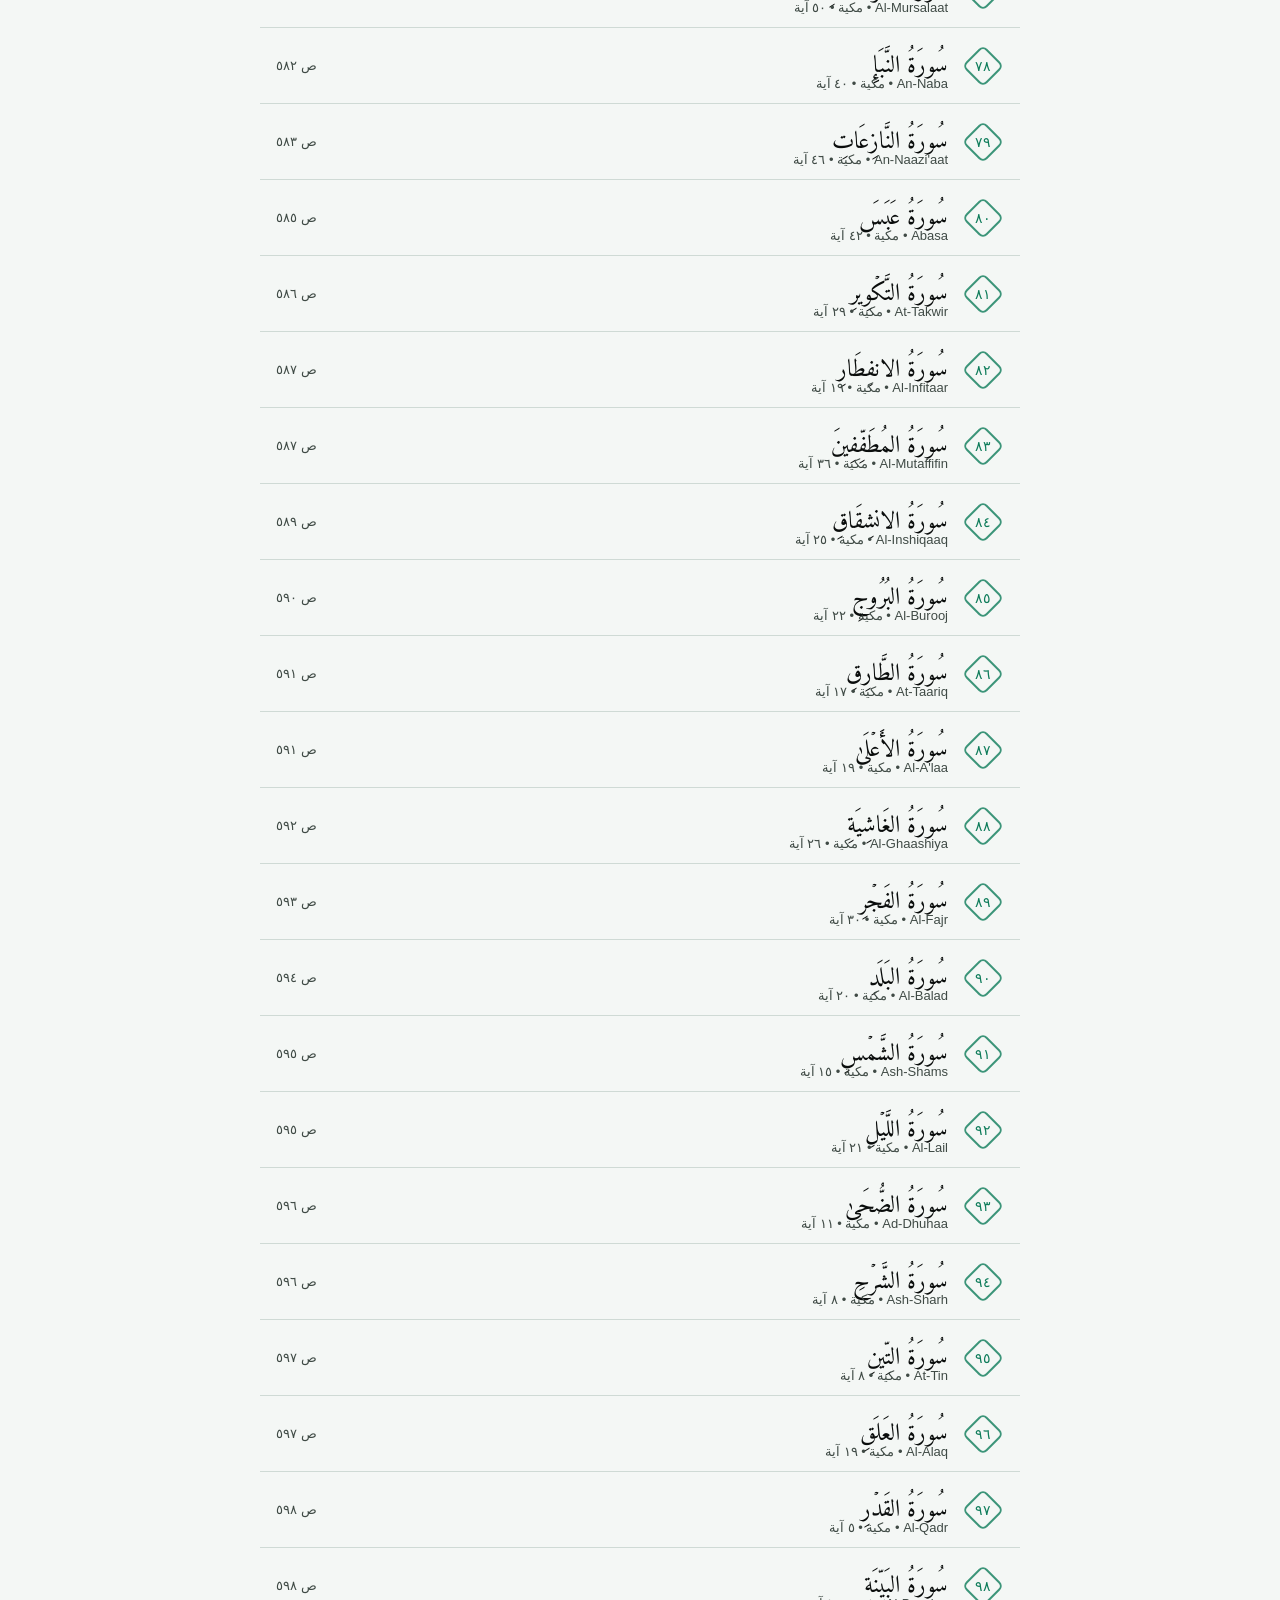
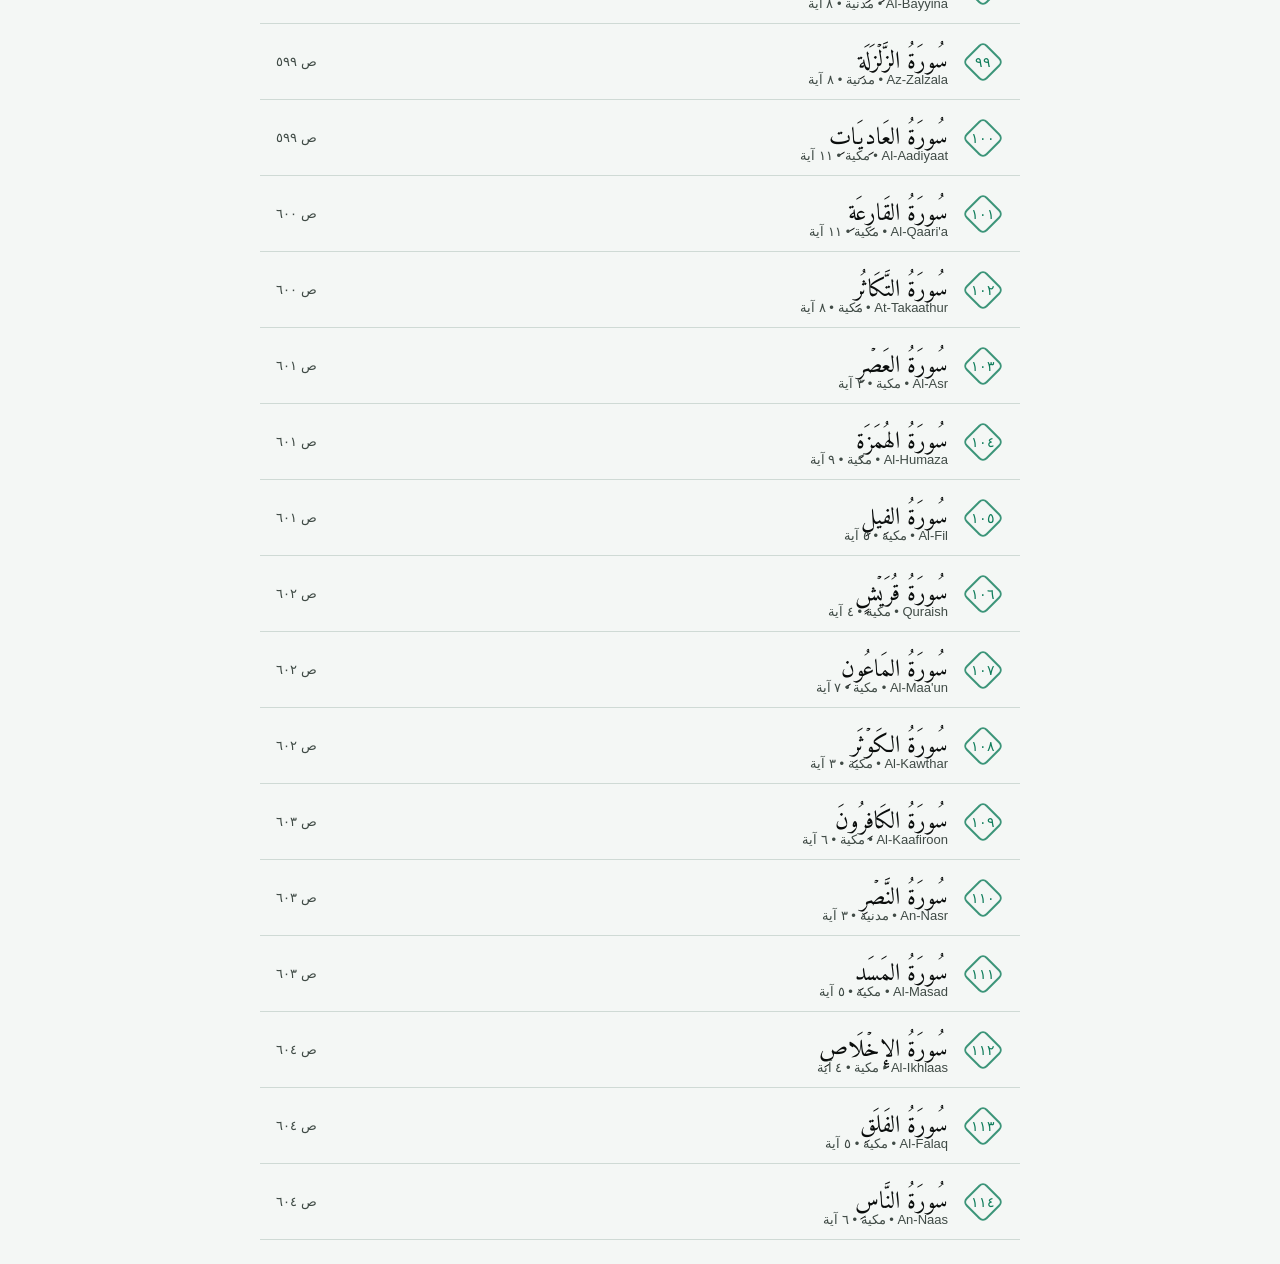
==== commit 97c27b55: "Web app: sync with Android app — Abdullah Al-Mousa + more reciters, 8 tafsirs, Quran scripts/fonts, " ====
--- a/app/index.html
+++ b/app/index.html
@@ -14,9 +14,11 @@
 <link rel="apple-touch-icon" href="icons/apple-touch-icon.png">
 <link rel="icon" href="icons/icon-192.png">
 <link rel="preload" href="assets/fonts/amiri_quran.ttf" as="font" type="font/ttf" crossorigin>
+<link rel="preload" href="assets/fonts/kfgqpc_hafs.ttf" as="font" type="font/ttf" crossorigin>
 <link rel="stylesheet" href="style.css">
 </head>
 <body>
+<div id="splash"><img src="assets/splash.webp" alt="القرآن الكريم"></div>
 <main id="view"><div class="splash"><div class="q">القرآن الكريم</div><div class="spin"></div></div></main>
 <div id="toast" role="status"></div>
 <script src="vendor/adhan.js" defer></script>
--- a/app/style.css
+++ b/app/style.css
@@ -1,4 +1,9 @@
 @font-face { font-family: QuranFont; src: url(assets/fonts/amiri_quran.ttf) format('truetype'); font-display: swap; }
+@font-face { font-family: Hafs; src: url(assets/fonts/kfgqpc_hafs.ttf) format('truetype'); font-display: swap; }
+@font-face { font-family: IndoPak; src: url(assets/fonts/indopak.ttf) format('truetype'); font-display: swap; }
+@font-face { font-family: Amiri; src: url(assets/fonts/amiri.ttf) format('truetype'); font-display: swap; }
+@font-face { font-family: Scheherazade; src: url(assets/fonts/scheherazade.ttf) format('truetype'); font-display: swap; }
+@font-face { font-family: NotoNaskh; src: url(assets/fonts/noto_naskh.ttf) format('truetype'); font-display: swap; }
 :root {
   --em: #0E7C5A; --emb: #34C08E; --dg: #063D2C;
   --bg: #F4F7F5; --c1: #EDF3F0; --c2: #E6EEEA; --tx: #0A0D0C; --mu: #3F4A45; --ol: #CFDAD5; --pc: #D4F1E4; --pr: #0E7C5A; --on: #fff;
@@ -11,7 +16,12 @@
   --hl: rgba(52,192,142,.24);
 }
 * { box-sizing: border-box; -webkit-tap-highlight-color: transparent; }
-html, body { margin: 0; background: var(--bg); color: var(--tx); }
+html { background: var(--bg); }
+html, body { margin: 0; color: var(--tx); }
+body::before { content: ''; position: fixed; inset: 0; z-index: -1; pointer-events: none; background: url(assets/app_bg.webp) center / cover no-repeat; opacity: var(--bga, .3); }
+#splash { position: fixed; inset: 0; z-index: 100; background: #000; display: grid; place-items: center; transition: opacity .3s; }
+#splash img { width: 100%; height: 100%; object-fit: contain; }
+#splash.out { opacity: 0; pointer-events: none; }
 body { font-family: -apple-system, BlinkMacSystemFont, "SF Arabic", "Segoe UI", Roboto, "Noto Sans Arabic", Tahoma, sans-serif; font-size: 16px; min-height: 100vh; }
 button, input, select { font: inherit; color: inherit; }
 button { cursor: pointer; border: 0; background: none; padding: 0; }
@@ -77,10 +87,38 @@
 .page-wrap { margin: 4px 10px 0; touch-action: pan-y; }
 .page { background: var(--page); color: var(--ink); border-radius: 22px; padding: 22px 18px 28px; min-height: 60vh; font-size: var(--qfs); line-height: var(--qlh); text-align: justify; text-align-last: center; box-shadow: 0 1px 0 rgba(0,0,0,.04), inset 0 0 0 1px rgba(120,100,60,.12); animation: fade .25s ease both; }
 @keyframes fade { from { opacity: .3; } }
+.page { font-family: var(--af, QuranFont), serif; -webkit-user-select: none; user-select: none; -webkit-touch-callout: none; }
 .page p { margin: 0; }
+.page.flip-n { animation: flipN .45s ease both; transform-origin: right center; }
+.page.flip-p { animation: flipP .45s ease both; transform-origin: left center; }
+@keyframes flipN { from { transform: perspective(1600px) rotateY(-75deg); opacity: .35; } }
+@keyframes flipP { from { transform: perspective(1600px) rotateY(75deg); opacity: .35; } }
+.sh span, .page .q { font-family: QuranFont, serif; }
+.tfu { font-family: -apple-system, BlinkMacSystemFont, "SF Arabic", "Segoe UI", Roboto, sans-serif; font-size: 15px; line-height: 1.8; text-align: start; text-align-last: auto; margin: 4px 0 12px; padding: 8px 12px; border-radius: 12px; background: rgba(127,127,127,.12); opacity: .85; white-space: pre-line; }
+.fsx { display: none; align-items: center; justify-content: space-between; padding: calc(2px + var(--sa-t)) 12px 2px; color: var(--mu); font-size: 13px; }
+.fsx button { display: inline-flex; align-items: center; gap: 6px; padding: 6px 10px; border-radius: 99px; background: var(--c2); font-size: 13px; }
+.fsx .ic { width: 18px; height: 18px; }
+body.full .hdr { display: none; }
+body.full .fsx { display: flex; }
+.tfbtn { margin-inline-start: auto; display: inline-flex; align-items: center; gap: 4px; padding: 4px 10px; border-radius: 99px; border: 1px solid var(--ol); font-size: 13px; color: var(--em); align-self: center; }
+[data-theme=dark] .tfbtn { color: var(--emb); }
+.tfbtn .ic { width: 18px; height: 18px; }
+.modal.bottom { place-items: end center; padding: 0; }
+.modal.bottom .sheet { width: min(760px, 100%); max-height: 86vh; border-radius: 26px 26px 0 0; padding-bottom: calc(22px + var(--sa-b)); animation: up .25s ease both; }
+.tfh { display: flex; align-items: center; justify-content: space-between; }
+.tfh h3 { color: var(--em); font-size: 17px; } [data-theme=dark] .tfh h3 { color: var(--emb); }
+.tfh .q { font-size: 22px; font-weight: 400; }
+.tfc { flex-wrap: nowrap; overflow-x: auto; scrollbar-width: none; } .tfc button { flex: none; white-space: nowrap; }
+.tfb { overflow-y: auto; -webkit-overflow-scrolling: touch; }
+.tf-ay { font-family: var(--af, QuranFont), serif; font-size: 23px; line-height: 1.9; background: var(--page); color: var(--ink); border-radius: 16px; padding: 10px 14px; }
+#tft { white-space: pre-line; font-size: 17px; line-height: 1.95; padding: 12px 2px; }
+#tft .spin { margin: 20px auto; }
+.err { color: #C0392B; }
 .ay { border-radius: 8px; padding: 0 2px; transition: background .25s; cursor: pointer; -webkit-box-decoration-break: clone; box-decoration-break: clone; }
 .ay.sel { background: rgba(127,127,127,.12); }
 .ay.on { background: var(--hl); }
+.page .de { font-family: -apple-system, BlinkMacSystemFont, "Segoe UI", Roboto, sans-serif; font-size: 15px; line-height: 1.55; text-align: left; text-align-last: auto; opacity: .78; margin: 4px 0 14px; padding-bottom: 12px; border-bottom: 1px solid rgba(120,100,60,.18); }
+.bub { background: var(--page); color: var(--ink); border-radius: 14px; padding: 10px 12px; font-size: 15px; line-height: 1.5; text-align: left; max-height: 30vh; overflow: auto; box-shadow: 0 2px 8px rgba(0,0,0,.12); animation: fade .2s ease both; }
 .mk { color: var(--em); white-space: nowrap; }
 [data-theme=dark] .mk { color: var(--emb); }
 .sh { margin: 10px 0 6px; text-align: center; }
@@ -117,7 +155,7 @@
 .sw input:checked + span::after { right: 24px; }
 input[type=range] { width: 100%; accent-color: var(--em); }
 select { width: 100%; min-height: 48px; padding: 0 12px; border-radius: 14px; border: 1px solid var(--ol); background: var(--bg); }
-.sample { background: var(--page); color: var(--ink); border-radius: 16px; padding: 12px; text-align: center; font-size: var(--qfs); line-height: var(--qlh); }
+.sample { font-family: var(--af, QuranFont), serif; background: var(--page); color: var(--ink); border-radius: 16px; padding: 12px; text-align: center; font-size: var(--qfs); line-height: var(--qlh); }
 .sw4 { width: 22px; height: 22px; border-radius: 50%; display: inline-block; vertical-align: middle; margin-inline-end: 6px; border: 1px solid var(--ol); }
 .pt { display: flex; justify-content: space-between; padding: 12px 8px; border-bottom: 1px solid var(--ol); font-size: 17px; }
 .pt:last-child { border-bottom: 0; }
